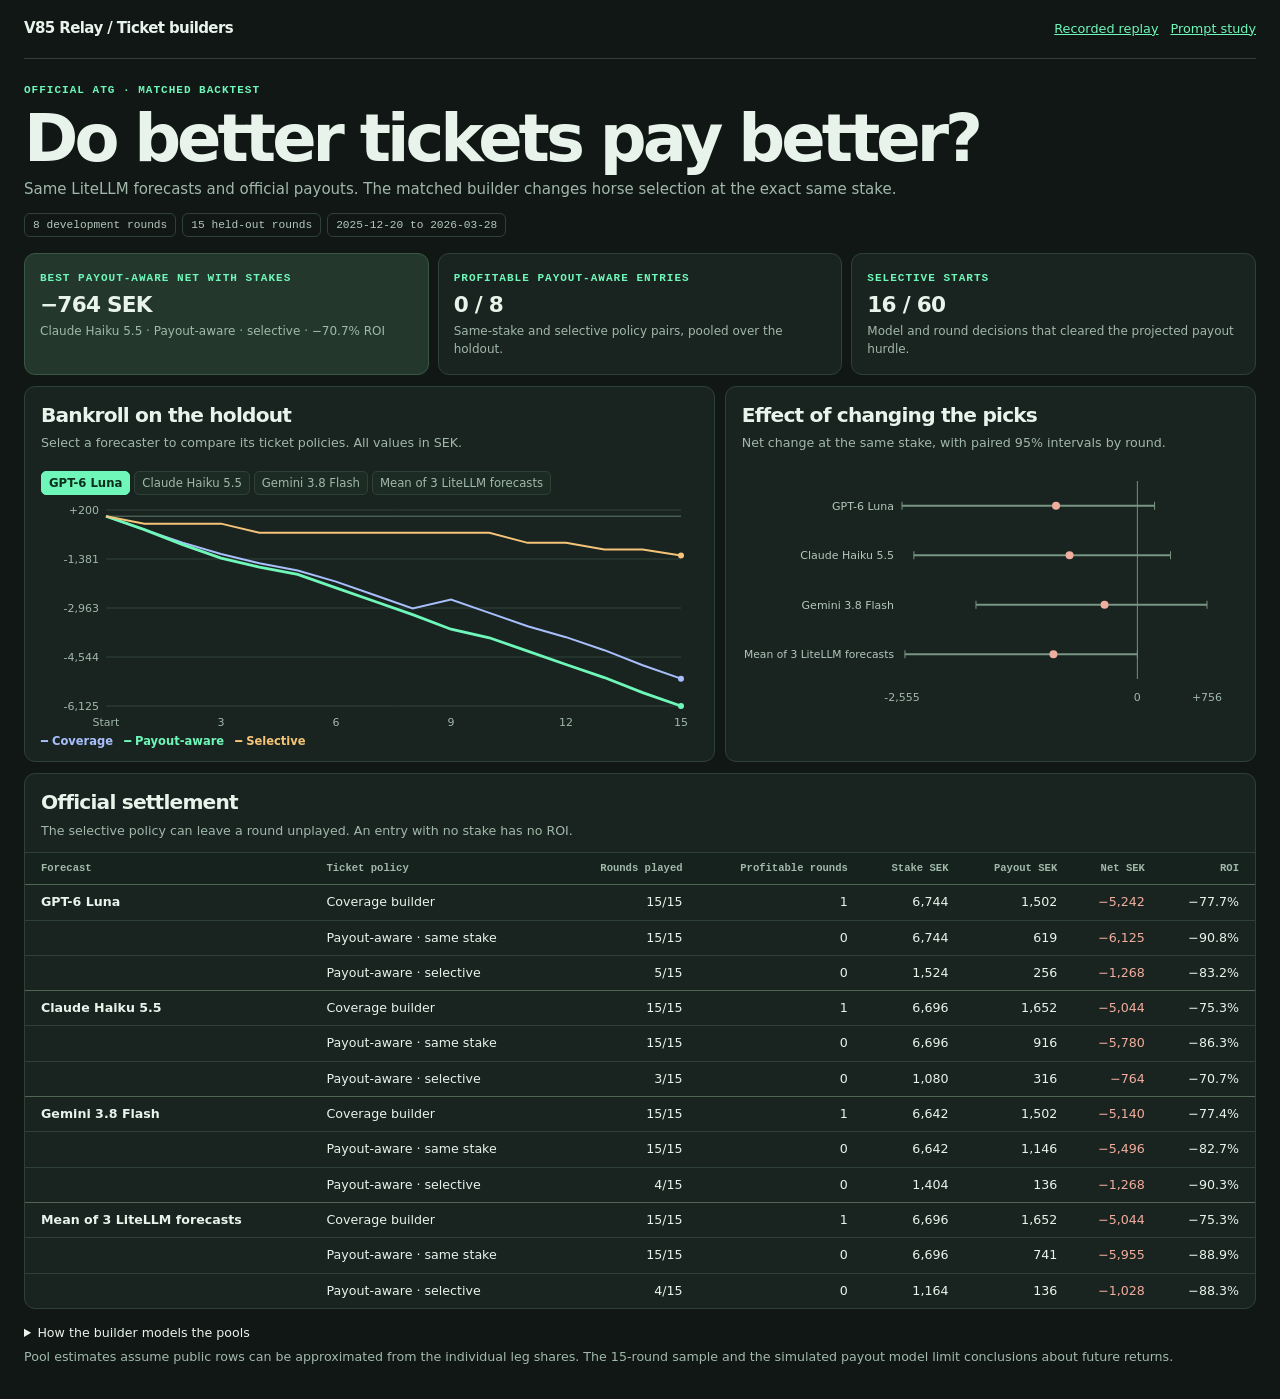
==== payout-builder.html @ e0ca82f9 "Publish the matched payout-aware ticket backtest" ====
<!doctype html>
<html lang="en">
<head>
<meta charset="utf-8"><meta name="viewport" content="width=device-width,initial-scale=1">
<title>V85 Relay · Payout-aware ticket study</title>
<style>
:root{color-scheme:dark;--bg:#101715;--panel:#19231f;--line:#2f4137;--text:#e7f3eb;--dim:#a1b8ab;--green:#6ff7ba;--blue:#a8bffd;--gold:#f5c479;--loss:#f1ad9d;--mono:"IBM Plex Mono",ui-monospace,monospace}
*{box-sizing:border-box}body{margin:0;background:var(--bg);color:var(--text);font:15px/1.45 "Geist",system-ui,sans-serif}.page{width:min(1260px,calc(100% - 48px));margin:auto}
header.page{display:flex;justify-content:space-between;align-items:center;gap:10px;padding:18px 0;border-bottom:1px solid var(--line)}header strong{letter-spacing:-.04em}a{color:var(--green)}nav{display:flex;gap:12px;flex-wrap:wrap;font-size:.8rem}
h1{font-size:clamp(2.45rem,5.12vw,4.15rem);letter-spacing:-.061em;line-height:1.04;margin:8px 0 7px}h2{font-size:1.26rem;letter-spacing:-.04em;margin:0}p{margin:4px 0;color:var(--dim)}
.hero{padding:25px 0 16px}.kicker,.small{font:600 .69rem var(--mono);letter-spacing:.09em;color:var(--green);text-transform:uppercase}
.tags{display:flex;gap:6px;flex-wrap:wrap;margin-top:12px}.tag{border:1px solid var(--line);padding:5px 8px;border-radius:6px;font:500 .7rem var(--mono);color:#b3c8bc}
.cards{display:grid;grid-template-columns:repeat(3,minmax(0,1fr));gap:9px}.card,.panel{min-width:0;border:1px solid var(--line);background:var(--panel);border-radius:11px;overflow:hidden}.card{padding:12px 15px}.card strong{display:block;font-size:1.35rem;line-height:1.2;margin:5px 0;letter-spacing:-.034em}.card p{font-size:.75rem}.card.feature{background:#23372c;border-color:#3a5746}
.grid{display:grid;grid-template-columns:minmax(0,1.3fr) minmax(0,1fr);gap:10px;margin:11px 0}.panel header{padding:14px 16px 8px}.panel header p{font-size:.79rem}.pad{padding:6px 16px 12px}.selectors{display:flex;gap:4px;flex-wrap:wrap}.selectors button{padding:4px 7px;cursor:pointer;border:1px solid var(--line);border-radius:5px;background:#1c2c24;color:var(--dim);font:500 .73rem system-ui}.selectors button[aria-pressed=true]{color:#0a2f1d;background:var(--green);border-color:var(--green);font-weight:700}.selectors button:focus-visible{outline:2px solid var(--green);outline-offset:2px}
canvas{width:100%;height:238px;display:block}.legend{font-size:.72rem;display:flex;gap:11px;flex-wrap:wrap;color:var(--dim)}.coverage{color:var(--blue)}.payout{color:var(--green)}.gated{color:var(--gold)}
.scroll{overflow:auto}.score{border-collapse:collapse;width:100%;white-space:nowrap;font-variant-numeric:tabular-nums}.score th,.score td{border-top:1px solid var(--line);padding:8px 11px;text-align:right;font-size:.79rem}.score th{color:var(--dim);background:#16221d;font-family:var(--mono);font-size:.66rem}.score th:last-child,.score td:last-child{padding-right:16px}.score :is(td,th):first-child{padding-left:16px;text-align:left}.score :is(td,th):nth-child(2){text-align:left}.score tr.marker td{border-top-color:#506556}.gain{color:var(--green)}.loss{color:var(--loss)}
.notes{font-size:.79rem;margin:15px 0 30px}.notes p{margin:6px 0}.notes summary{cursor:pointer;color:var(--text)}
@media(max-width:850px){.page{width:calc(100% - 26px)}.grid{grid-template-columns:1fr}.cards{grid-template-columns:1fr}.card strong{font-size:1.16rem}.card{padding:8px 12px}}
</style>
</head>
<body>






































<header class="page"><strong>V85 Relay / Ticket builders</strong><nav id="web-nav" hidden><a href="./">Recorded replay</a><a href="prompt-study.html">Prompt study</a></nav></header>
<main class="page">
<div class="hero">
<div class="kicker">Official ATG · Matched backtest</div>
<h1>Do better tickets pay better?</h1>
<p>Same LiteLLM forecasts and official payouts. The matched builder changes horse selection at the exact same stake.</p>
<div class="tags"><span class="tag">8 development rounds</span><span class="tag">15 held-out rounds</span><span class="tag">2025-12-20 to 2026-03-28</span></div>
</div>
<div class="cards">
<div class="card feature"><span class="small">Best payout-aware net with stakes</span><strong>−764 SEK</strong><p>Claude Haiku 5.5 · Payout-aware · selective · −70.7% ROI</p></div>
<div class="card"><span class="small">Profitable payout-aware entries</span><strong>0 / 8</strong><p>Same-stake and selective policy pairs, pooled over the holdout.</p></div>
<div class="card"><span class="small">Selective starts</span><strong>16 / 60</strong><p>Model and round decisions that cleared the projected payout hurdle.</p></div>
</div>
<div class="grid">
<section class="panel"><header><h2>Bankroll on the holdout</h2><p>Select a forecaster to compare its ticket policies. All values in SEK.</p></header><div class="pad">
<div id="selectors" class="selectors"></div><canvas id="curve" role="img" aria-label="Net SEK after each held-out round"></canvas><div id="legend" class="legend"></div>
</div></section>
<section class="panel"><header><h2>Effect of changing the picks</h2><p>Net change at the same stake, with paired 95% intervals by round.</p></header><div class="pad">
<canvas id="effect" role="img" aria-label="Payout-aware minus coverage net SEK at the same stake"></canvas>
</div></section>
</div>
<section class="panel"><header><h2>Official settlement</h2><p>The selective policy can leave a round unplayed. An entry with no stake has no ROI.</p></header>
<div class="scroll"><table class="score"><thead><tr><th>Forecast</th><th>Ticket policy</th><th>Rounds played</th><th>Profitable rounds</th><th>Stake SEK</th><th>Payout SEK</th><th>Net SEK</th><th>ROI</th></tr></thead><tbody>
<tr class="marker">
<td><b>GPT-6 Luna</b></td><td>Coverage builder</td><td>15/15</td><td>1</td><td>6,744</td><td>1,502</td>
<td class="loss">−5,242</td><td>−77.7%</td>
</tr><tr>
<td></td><td>Payout-aware · same stake</td><td>15/15</td><td>0</td><td>6,744</td><td>619</td>
<td class="loss">−6,125</td><td>−90.8%</td>
</tr><tr>
<td></td><td>Payout-aware · selective</td><td>5/15</td><td>0</td><td>1,524</td><td>256</td>
<td class="loss">−1,268</td><td>−83.2%</td>
</tr><tr class="marker">
<td><b>Claude Haiku 5.5</b></td><td>Coverage builder</td><td>15/15</td><td>1</td><td>6,696</td><td>1,652</td>
<td class="loss">−5,044</td><td>−75.3%</td>
</tr><tr>
<td></td><td>Payout-aware · same stake</td><td>15/15</td><td>0</td><td>6,696</td><td>916</td>
<td class="loss">−5,780</td><td>−86.3%</td>
</tr><tr>
<td></td><td>Payout-aware · selective</td><td>3/15</td><td>0</td><td>1,080</td><td>316</td>
<td class="loss">−764</td><td>−70.7%</td>
</tr><tr class="marker">
<td><b>Gemini 3.8 Flash</b></td><td>Coverage builder</td><td>15/15</td><td>1</td><td>6,642</td><td>1,502</td>
<td class="loss">−5,140</td><td>−77.4%</td>
</tr><tr>
<td></td><td>Payout-aware · same stake</td><td>15/15</td><td>0</td><td>6,642</td><td>1,146</td>
<td class="loss">−5,496</td><td>−82.7%</td>
</tr><tr>
<td></td><td>Payout-aware · selective</td><td>4/15</td><td>0</td><td>1,404</td><td>136</td>
<td class="loss">−1,268</td><td>−90.3%</td>
</tr><tr class="marker">
<td><b>Mean of 3 LiteLLM forecasts</b></td><td>Coverage builder</td><td>15/15</td><td>1</td><td>6,696</td><td>1,652</td>
<td class="loss">−5,044</td><td>−75.3%</td>
</tr><tr>
<td></td><td>Payout-aware · same stake</td><td>15/15</td><td>0</td><td>6,696</td><td>741</td>
<td class="loss">−5,955</td><td>−88.9%</td>
</tr><tr>
<td></td><td>Payout-aware · selective</td><td>4/15</td><td>0</td><td>1,164</td><td>136</td>
<td class="loss">−1,028</td><td>−88.3%</td>
</tr>
</tbody></table></div></section>
<div class="notes">
<details><summary>How the builder models the pools</summary>
<p>The coverage builder adds picks to maximize the chance of covering all eight winners. The payout-aware builder simulates winners from the same forecasts and estimates how many public rows would share each of the four prize tiers. It swaps selections to improve estimated cash return within each ticket’s original leg widths. The selective policy also tries smaller systems and only plays when a separate simulation projects at least a 5% margin.</p>
<p>The opponent estimates, turnover model and payout cap were frozen from 2025-10-25 through 2025-12-13. The simulated payouts use a conservative cap to limit sensitivity to very rare outcomes. Every played ticket is scored using the historical dividends ATG actually posted, across five through eight correct.</p>
<p>Three LiteLLM routes forecast from anonymized form fields and final V85 shares. Later individual leg win odds were omitted. When a forecast could not be validated, both builders used the same public shares for that entry. The ensemble averages the three distributions. The archive does not provide a time series of prices and scratchings before V85 closed.</p>
</details>
<p>Pool estimates assume public rows can be approximated from the individual leg shares. The 15-round sample and the simulated payout model limit conclusions about future returns.</p>
</div>
</main>
<script id="data" type="application/json">[{"fallback_rounds": 0, "label": "GPT-6 Luna", "name": "gpt6_luna", "policies": {"coverage": {"bankroll": [0, -432.0, -852.0, -1221.0, -1517.0, -1751.0, -2111.0, -2543.0, -2975.0, -2688.0, -3120.0, -3552.0, -3904.0, -4324.0, -4810.0, -5242.0], "delta_95": [0.0, 0.0], "delta_sek": 0.0, "net_95": [-6281.0, -3675.0], "net_sek": -5242.0, "payout_sek": 1502.0, "played": 15, "positive_rounds": 1, "roi": -0.7772835112692764, "roi_95": [-0.9392477550184856, -0.5380910683012259], "stake_sek": 6744.0, "top_payout_sek": 773.0}, "gated": {"bankroll": [0, -240.0, -240.0, -240.0, -536.0, -536.0, -536.0, -536.0, -536.0, -536.0, -536.0, -860.0, -860.0, -1076.0, -1076.0, -1268.0], "delta_95": [2359.95, 5362.024999999998], "delta_sek": 3974.0, "net_95": [-2236.0, -408.0], "net_sek": -1268.0, "payout_sek": 256.0, "played": 5, "positive_rounds": 0, "roi": -0.8320209973753281, "roi_95": [-1.0, -0.6797385620915033], "stake_sek": 1524.0, "top_payout_sek": 136.0}, "payout": {"bankroll": [0, -432.0, -918.0, -1350.0, -1646.0, -1880.0, -2312.0, -2744.0, -3176.0, -3647.0, -3923.0, -4355.0, -4787.0, -5207.0, -5693.0, -6125.0], "delta_95": [-2555.0, 187.0], "delta_sek": -883.0, "net_95": [-6641.025, -5525.950000000004], "net_sek": -6125.0, "payout_sek": 619.0, "played": 15, "positive_rounds": 0, "roi": -0.908214709371293, "roi_95": [-0.9820466786355476, -0.8162771867575128], "stake_sek": 6744.0, "top_payout_sek": 252.0}}}, {"fallback_rounds": 0, "label": "Claude Haiku 5.5", "name": "claude_haiku", "policies": {"coverage": {"bankroll": [0, -432.0, -852.0, -1221.0, -1517.0, -1877.0, -2237.0, -2669.0, -2825.0, -2538.0, -2970.0, -3402.0, -3754.0, -4126.0, -4612.0, -5044.0], "delta_95": [0.0, 0.0], "delta_sek": 0.0, "net_95": [-6134.0, -3480.975000000002], "net_sek": -5044.0, "payout_sek": 1652.0, "played": 15, "positive_rounds": 1, "roi": -0.7532855436081243, "roi_95": [-0.9192065363221498, -0.513225379757638], "stake_sek": 6696.0, "top_payout_sek": 773.0}, "gated": {"bankroll": [0, -252.0, -252.0, -252.0, -548.0, -548.0, -548.0, -548.0, -548.0, -548.0, -548.0, -764.0, -764.0, -764.0, -764.0, -764.0], "delta_95": [2635.0, 5622.0], "delta_sek": 4280.0, "net_95": [-1616.0, 0.0], "net_sek": -764.0, "payout_sek": 316.0, "played": 3, "positive_rounds": 0, "roi": -0.7074074074074074, "roi_95": [-1.0, -0.5833333333333334], "stake_sek": 1080.0, "top_payout_sek": 180.0}, "payout": {"bankroll": [0, -252.0, -738.0, -1107.0, -1403.0, -1763.0, -2195.0, -2627.0, -2783.0, -3254.0, -3686.0, -4118.0, -4490.0, -4862.0, -5348.0, -5780.0], "delta_95": [-2426.0, 360.0], "delta_sek": -736.0, "net_95": [-6411.0, -5072.0], "net_sek": -5780.0, "payout_sek": 916.0, "played": 15, "positive_rounds": 0, "roi": -0.8632019115890084, "roi_95": [-0.948, -0.7641857996944592], "stake_sek": 6696.0, "top_payout_sek": 276.0}}}, {"fallback_rounds": 0, "label": "Gemini 3.8 Flash", "name": "gemini", "policies": {"coverage": {"bankroll": [0, -432.0, -852.0, -1221.0, -1517.0, -1751.0, -2111.0, -2543.0, -2975.0, -2688.0, -3120.0, -3552.0, -3904.0, -4276.0, -4708.0, -5140.0], "delta_95": [0.0, 0.0], "delta_sek": 0.0, "net_95": [-6140.0, -3597.0], "net_sek": -5140.0, "payout_sek": 1502.0, "played": 15, "positive_rounds": 1, "roi": -0.7738632941884974, "roi_95": [-0.9380692167577414, -0.5331822751322755], "stake_sek": 6642.0, "top_payout_sek": 773.0}, "gated": {"bankroll": [0, -432.0, -432.0, -432.0, -728.0, -728.0, -728.0, -728.0, -728.0, -728.0, -728.0, -836.0, -836.0, -836.0, -836.0, -1268.0], "delta_95": [2141.975, 5380.0], "delta_sek": 3872.0, "net_95": [-2564.0, -216.0], "net_sek": -1268.0, "payout_sek": 136.0, "played": 4, "positive_rounds": 0, "roi": -0.9031339031339032, "roi_95": [-1.0, -0.6851851851851852], "stake_sek": 1404.0, "top_payout_sek": 136.0}, "payout": {"bankroll": [0, -432.0, -852.0, -1221.0, -1517.0, -1751.0, -2183.0, -2615.0, -2771.0, -3044.0, -3476.0, -3908.0, -4260.0, -4632.0, -5064.0, -5496.0], "delta_95": [-1752.0, 756.0], "delta_sek": -356.0, "net_95": [-6099.025, -4807.0], "net_sek": -5496.0, "payout_sek": 1146.0, "played": 15, "positive_rounds": 0, "roi": -0.8274616079494128, "roi_95": [-0.928374655647383, -0.7165010538994279], "stake_sek": 6642.0, "top_payout_sek": 276.0}}}, {"fallback_rounds": 0, "label": "Mean of 3 LiteLLM forecasts", "name": "mean", "policies": {"coverage": {"bankroll": [0, -432.0, -852.0, -1221.0, -1517.0, -1877.0, -2237.0, -2669.0, -2825.0, -2538.0, -2970.0, -3402.0, -3754.0, -4126.0, -4612.0, -5044.0], "delta_95": [0.0, 0.0], "delta_sek": 0.0, "net_95": [-6134.0, -3480.975000000002], "net_sek": -5044.0, "payout_sek": 1652.0, "played": 15, "positive_rounds": 1, "roi": -0.7532855436081243, "roi_95": [-0.9192065363221498, -0.513225379757638], "stake_sek": 6696.0, "top_payout_sek": 773.0}, "gated": {"bankroll": [0, -432.0, -432.0, -432.0, -728.0, -728.0, -728.0, -728.0, -728.0, -728.0, -728.0, -836.0, -836.0, -836.0, -836.0, -1028.0], "delta_95": [2327.0, 5449.0], "delta_sek": 4016.0, "net_95": [-2108.0, -192.0], "net_sek": -1028.0, "payout_sek": 136.0, "played": 4, "positive_rounds": 0, "roi": -0.8831615120274914, "roi_95": [-1.0, -0.6851851851851852], "stake_sek": 1164.0, "top_payout_sek": 136.0}, "payout": {"bankroll": [0, -432.0, -918.0, -1287.0, -1583.0, -1943.0, -2375.0, -2807.0, -2963.0, -3449.0, -3881.0, -4313.0, -4665.0, -5037.0, -5523.0, -5955.0], "delta_95": [-2523.0, 0.0], "delta_sek": -911.0, "net_95": [-6533.025, -5264.0], "net_sek": -5955.0, "payout_sek": 741.0, "played": 15, "positive_rounds": 0, "roi": -0.889336917562724, "roi_95": [-0.9674092140921409, -0.7924750146972369], "stake_sek": 6696.0, "top_payout_sek": 276.0}}}]</script>
<script>
'use strict';
const items=JSON.parse(document.getElementById('data').textContent);
const $=id=>document.getElementById(id);
if(location.pathname.includes('/atg-sam/'))$('web-nav').hidden=false;
const series=[['coverage','Coverage','#a8bffd'],['payout','Payout-aware','#6ff7ba'],['gated','Selective','#f5c479']];
const money=new Intl.NumberFormat('en',{maximumFractionDigits:0,signDisplay:'exceptZero'});
let active=0;
function useCanvas(id,draw){
 const cn=$(id), w=cn.clientWidth, h=cn.clientHeight, ratio=devicePixelRatio||1;
 cn.width=w*ratio;cn.height=h*ratio;
 const c=cn.getContext('2d');c.scale(ratio,ratio);c.font='11px system-ui';draw(c,w,h);
}
function line(c,x,y,x2,y2,color,width=1){c.beginPath();c.strokeStyle=color;c.lineWidth=width;c.moveTo(x,y);c.lineTo(x2,y2);c.stroke();}
function curve(){
 useCanvas('curve',(c,w,h)=>{
  const row=items[active].policies;
  const shown=series.filter(([key])=>row[key].played);
  const values=[0,...shown.flatMap(([key])=>row[key].bankroll)], low=Math.min(-200,...values),high=Math.max(200,...values);
  const left=65,right=w-17,top=15,bottom=h-27,total=row.coverage.bankroll.length-1;
  const x=i=>left+i/total*(right-left), y=v=>bottom-(v-low)/(high-low)*(bottom-top);
  c.fillStyle='#a1b8ab';c.textAlign='right';
  for(let j=0;j<=4;j++){const v=low+j*(high-low)/4;line(c,left,y(v),right,y(v),'#31453a');c.fillText(money.format(v),left-7,y(v)+4);}
  line(c,left,y(0),right,y(0),'#627c6c');
  c.textAlign='center';
  for(let i=0;i<=total;i++)if(i%3===0||i===total)c.fillText(i?i:'Start',x(i),h-7);
  for(const [key,,color] of shown){
   c.strokeStyle=color;c.lineWidth=key==='payout'?2.8:2;c.beginPath();
   row[key].bankroll.forEach((v,i)=>i?c.lineTo(x(i),y(v)):c.moveTo(x(i),y(v)));c.stroke();
   c.fillStyle=color;c.beginPath();c.arc(x(total),y(row[key].bankroll.at(-1)),3,0,Math.PI*2);c.fill();
  }
  $('legend').replaceChildren(...series.map(([key,name])=>{
   const text=document.createElement('b');text.className=key;
   text.textContent=row[key].played?'━ '+name:name+' · no plays';
   return text;
  }));
 });
}
function effect(){
 useCanvas('effect',(c,w,h)=>{
  const edges=items.flatMap(r=>r.policies.payout.delta_95);
  const min=Math.min(-1,...edges),max=Math.max(1,...edges);
  const left=Math.min(160,w*.41),right=w-32,top=10,bottom=h-30,x=v=>left+(v-min)/(max-min)*(right-left);
  line(c,x(0),top,x(0),bottom,'#77907e');
  items.forEach((r,i)=>{
   const y=top+(i+.5)*(bottom-top)/items.length;
   const {delta_sek:v,delta_95:[a,b]}=r.policies.payout;
   c.fillStyle='#b3c8bc';c.textAlign='right';c.fillText(r.label,left-8,y+4,left-10);
   line(c,x(a),y,x(b),y,'#779683',2);line(c,x(a),y-4,x(a),y+4,'#779683');line(c,x(b),y-4,x(b),y+4,'#779683');
   c.fillStyle=v<0?'#f1ad9d':'#6ff7ba';c.beginPath();c.arc(x(v),y,4,0,Math.PI*2);c.fill();
  });
  c.fillStyle='#a1b8ab';c.textAlign='center';
  for(const v of [min,0,max])if(v===0||Math.abs(x(v)-x(0))>29)c.fillText(money.format(v),x(v),h-8);
 });
}
items.forEach((r,i)=>{
 const button=document.createElement('button');
 button.type='button';button.textContent=r.label;button.setAttribute('aria-pressed',String(i===active));
 button.onclick=()=>{active=i;Array.from($('selectors').children).forEach((b,j)=>b.setAttribute('aria-pressed',String(j===i)));curve();};
 $('selectors').append(button);
});
new ResizeObserver(curve).observe($('curve'));new ResizeObserver(effect).observe($('effect'));
</script>
</body>
</html>
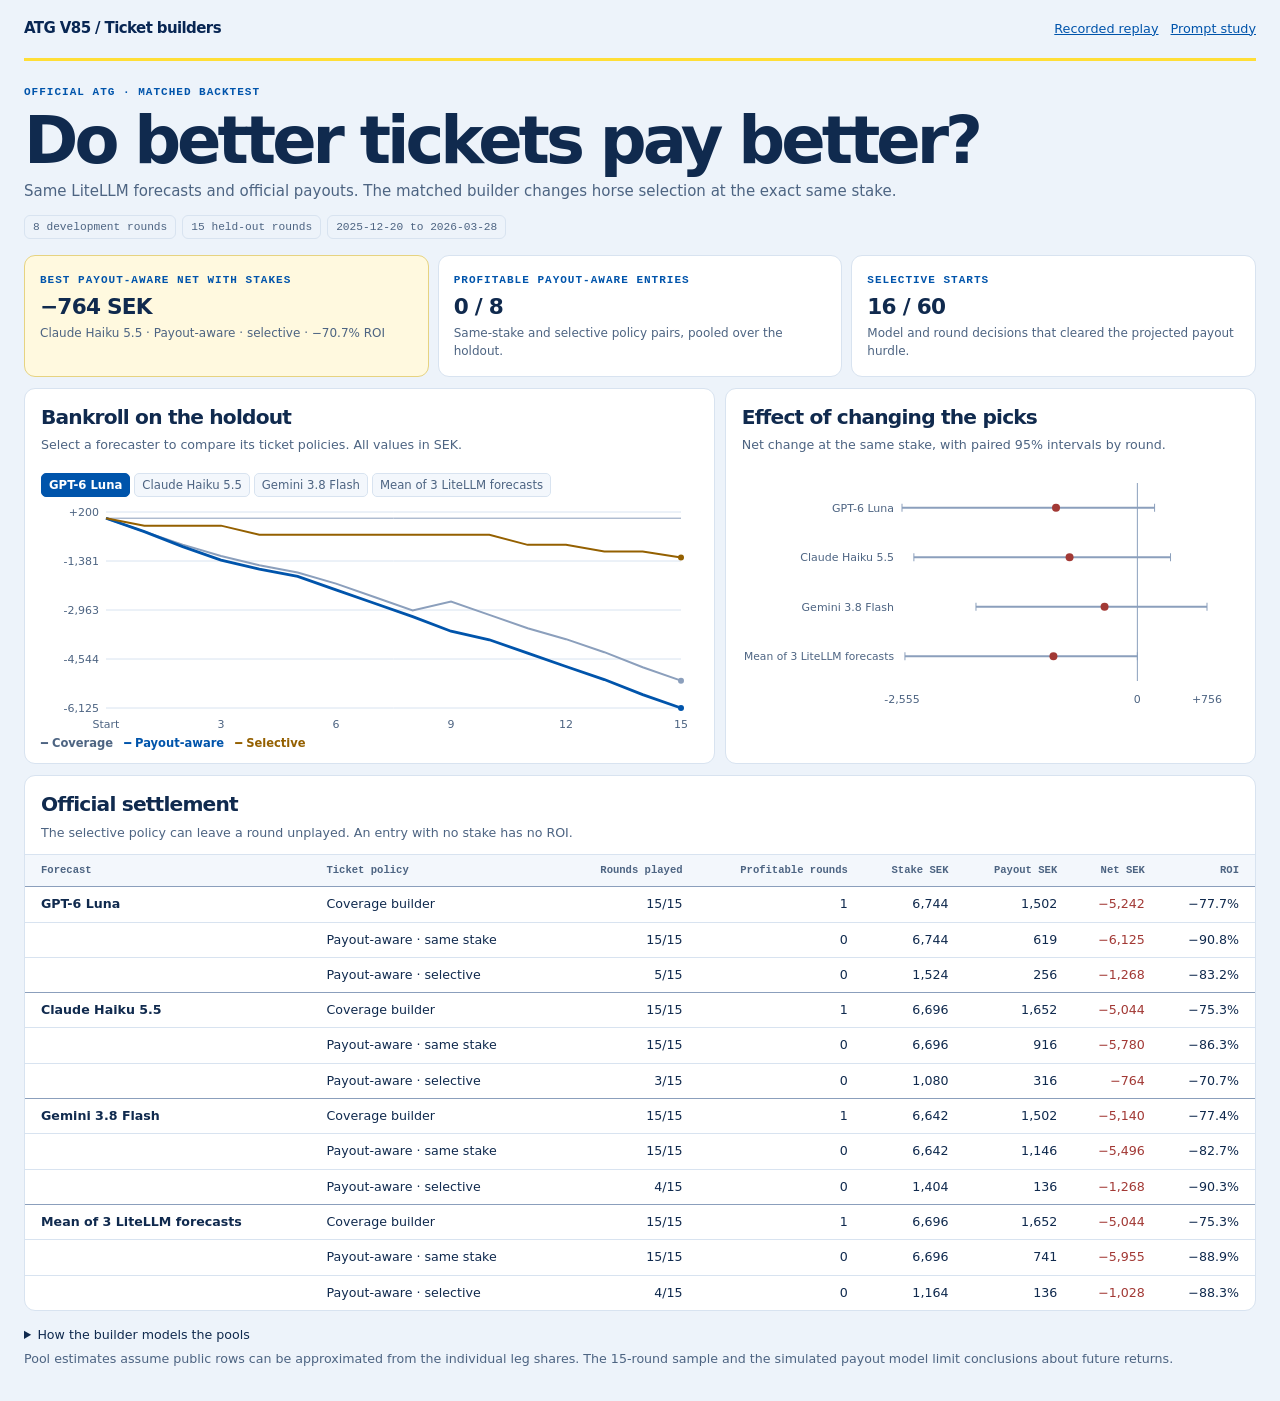
==== commit f678da2a: "Simplify the replay with an ATG-inspired theme" ====
--- a/payout-builder.html
+++ b/payout-builder.html
@@ -2,20 +2,22 @@
 <html lang="en">
 <head>
 <meta charset="utf-8"><meta name="viewport" content="width=device-width,initial-scale=1">
-<title>V85 Relay · Payout-aware ticket study</title>
+<title>ATG V85 · Payout-aware ticket study</title>
+<link rel="stylesheet" href="theme.css?v=4">
 <style>
-:root{color-scheme:dark;--bg:#101715;--panel:#19231f;--line:#2f4137;--text:#e7f3eb;--dim:#a1b8ab;--green:#6ff7ba;--blue:#a8bffd;--gold:#f5c479;--loss:#f1ad9d;--mono:"IBM Plex Mono",ui-monospace,monospace}
-*{box-sizing:border-box}body{margin:0;background:var(--bg);color:var(--text);font:15px/1.45 "Geist",system-ui,sans-serif}.page{width:min(1260px,calc(100% - 48px));margin:auto}
-header.page{display:flex;justify-content:space-between;align-items:center;gap:10px;padding:18px 0;border-bottom:1px solid var(--line)}header strong{letter-spacing:-.04em}a{color:var(--green)}nav{display:flex;gap:12px;flex-wrap:wrap;font-size:.8rem}
-h1{font-size:clamp(2.45rem,5.12vw,4.15rem);letter-spacing:-.061em;line-height:1.04;margin:8px 0 7px}h2{font-size:1.26rem;letter-spacing:-.04em;margin:0}p{margin:4px 0;color:var(--dim)}
-.hero{padding:25px 0 16px}.kicker,.small{font:600 .69rem var(--mono);letter-spacing:.09em;color:var(--green);text-transform:uppercase}
-.tags{display:flex;gap:6px;flex-wrap:wrap;margin-top:12px}.tag{border:1px solid var(--line);padding:5px 8px;border-radius:6px;font:500 .7rem var(--mono);color:#b3c8bc}
-.cards{display:grid;grid-template-columns:repeat(3,minmax(0,1fr));gap:9px}.card,.panel{min-width:0;border:1px solid var(--line);background:var(--panel);border-radius:11px;overflow:hidden}.card{padding:12px 15px}.card strong{display:block;font-size:1.35rem;line-height:1.2;margin:5px 0;letter-spacing:-.034em}.card p{font-size:.75rem}.card.feature{background:#23372c;border-color:#3a5746}
-.grid{display:grid;grid-template-columns:minmax(0,1.3fr) minmax(0,1fr);gap:10px;margin:11px 0}.panel header{padding:14px 16px 8px}.panel header p{font-size:.79rem}.pad{padding:6px 16px 12px}.selectors{display:flex;gap:4px;flex-wrap:wrap}.selectors button{padding:4px 7px;cursor:pointer;border:1px solid var(--line);border-radius:5px;background:#1c2c24;color:var(--dim);font:500 .73rem system-ui}.selectors button[aria-pressed=true]{color:#0a2f1d;background:var(--green);border-color:var(--green);font-weight:700}.selectors button:focus-visible{outline:2px solid var(--green);outline-offset:2px}
-canvas{width:100%;height:238px;display:block}.legend{font-size:.72rem;display:flex;gap:11px;flex-wrap:wrap;color:var(--dim)}.coverage{color:var(--blue)}.payout{color:var(--green)}.gated{color:var(--gold)}
-.scroll{overflow:auto}.score{border-collapse:collapse;width:100%;white-space:nowrap;font-variant-numeric:tabular-nums}.score th,.score td{border-top:1px solid var(--line);padding:8px 11px;text-align:right;font-size:.79rem}.score th{color:var(--dim);background:#16221d;font-family:var(--mono);font-size:.66rem}.score th:last-child,.score td:last-child{padding-right:16px}.score :is(td,th):first-child{padding-left:16px;text-align:left}.score :is(td,th):nth-child(2){text-align:left}.score tr.marker td{border-top-color:#506556}.gain{color:var(--green)}.loss{color:var(--loss)}
+*{box-sizing:border-box}body{margin:0;background:var(--bg);color:var(--text);font:15px/1.45 var(--font)}.page{width:min(1260px,calc(100% - 48px));margin:auto}
+header.page{display:flex;justify-content:space-between;align-items:center;gap:10px;padding:18px 0;border-bottom:1px solid var(--line)}header strong{letter-spacing:-.04em}a{color:var(--blue)}nav{display:flex;gap:12px;flex-wrap:wrap;font-size:.8rem}
+h1{font-size:clamp(2.45rem,5.12vw,4.15rem);letter-spacing:-.061em;line-height:1.04;margin:8px 0 7px}h2{font-size:1.26rem;letter-spacing:-.04em;margin:0}p{margin:4px 0;color:var(--muted)}
+.hero{padding:25px 0 16px}.kicker,.small{font:600 .69rem var(--mono);letter-spacing:.09em;color:var(--blue);text-transform:uppercase}
+.tags{display:flex;gap:6px;flex-wrap:wrap;margin-top:12px}.tag{border:1px solid var(--line);padding:5px 8px;border-radius:6px;font:500 .7rem var(--mono);color:var(--muted)}
+.cards{display:grid;grid-template-columns:repeat(3,minmax(0,1fr));gap:9px}.card,.panel{min-width:0;border:1px solid var(--line);background:var(--panel);border-radius:11px;overflow:hidden}.card{padding:12px 15px}.card strong{display:block;font-size:1.35rem;line-height:1.2;margin:5px 0;letter-spacing:-.034em}.card p{font-size:.75rem}.card.feature{background:#fff9df;border-color:#e6d381}
+.grid{display:grid;grid-template-columns:minmax(0,1.3fr) minmax(0,1fr);gap:10px;margin:11px 0}.panel header{padding:14px 16px 8px}.panel header p{font-size:.79rem}.pad{padding:6px 16px 12px}.selectors{display:flex;gap:4px;flex-wrap:wrap}.selectors button{padding:4px 7px;cursor:pointer;border:1px solid var(--line);border-radius:5px;background:var(--tint);color:var(--muted);font:500 .73rem system-ui}.selectors button[aria-pressed=true]{color:white;background:var(--blue);border-color:var(--blue);font-weight:700}.selectors button:focus-visible{outline:2px solid var(--blue);outline-offset:2px}
+canvas{width:100%;height:238px;display:block}.legend{font-size:.72rem;display:flex;gap:11px;flex-wrap:wrap;color:var(--muted)}.coverage{color:var(--muted)}.payout{color:var(--blue)}.gated{color:var(--gold)}
+.scroll{overflow:auto}.score{border-collapse:collapse;width:100%;white-space:nowrap;font-variant-numeric:tabular-nums}.score th,.score td{border-top:1px solid var(--line);padding:8px 11px;text-align:right;font-size:.79rem}.score th{color:var(--muted);background:var(--tint);font-family:var(--mono);font-size:.66rem}.score th:last-child,.score td:last-child{padding-right:16px}.score :is(td,th):first-child{padding-left:16px;text-align:left}.score :is(td,th):nth-child(2){text-align:left}.score tr.marker td{border-top-color:var(--axis)}.gain{color:var(--gain)}.loss{color:var(--loss)}
 .notes{font-size:.79rem;margin:15px 0 30px}.notes p{margin:6px 0}.notes summary{cursor:pointer;color:var(--text)}
 @media(max-width:850px){.page{width:calc(100% - 26px)}.grid{grid-template-columns:1fr}.cards{grid-template-columns:1fr}.card strong{font-size:1.16rem}.card{padding:8px 12px}}
+
+header.page{color:var(--navy);border-bottom:3px solid var(--yellow)}
 </style>
 </head>
 <body>
@@ -57,7 +59,7 @@
 
 
 
-<header class="page"><strong>V85 Relay / Ticket builders</strong><nav id="web-nav" hidden><a href="./">Recorded replay</a><a href="prompt-study.html">Prompt study</a></nav></header>
+<header class="page"><strong>ATG V85 / Ticket builders</strong><nav><a href="./">Recorded replay</a><a href="prompt-study.html">Prompt study</a></nav></header>
 <main class="page">
 <div class="hero">
 <div class="kicker">Official ATG · Matched backtest</div>
@@ -132,8 +134,9 @@
 'use strict';
 const items=JSON.parse(document.getElementById('data').textContent);
 const $=id=>document.getElementById(id);
-if(location.pathname.includes('/atg-sam/'))$('web-nav').hidden=false;
-const series=[['coverage','Coverage','#a8bffd'],['payout','Payout-aware','#6ff7ba'],['gated','Selective','#f5c479']];
+const theme = getComputedStyle(document.documentElement);
+const themeColor = name => theme.getPropertyValue('--' + name).trim();
+const series=[['coverage','Coverage',themeColor('axis')],['payout','Payout-aware',themeColor('blue')],['gated','Selective',themeColor('gold')]];
 const money=new Intl.NumberFormat('en',{maximumFractionDigits:0,signDisplay:'exceptZero'});
 let active=0;
 function useCanvas(id,draw){
@@ -149,9 +152,9 @@
   const values=[0,...shown.flatMap(([key])=>row[key].bankroll)], low=Math.min(-200,...values),high=Math.max(200,...values);
   const left=65,right=w-17,top=15,bottom=h-27,total=row.coverage.bankroll.length-1;
   const x=i=>left+i/total*(right-left), y=v=>bottom-(v-low)/(high-low)*(bottom-top);
-  c.fillStyle='#a1b8ab';c.textAlign='right';
-  for(let j=0;j<=4;j++){const v=low+j*(high-low)/4;line(c,left,y(v),right,y(v),'#31453a');c.fillText(money.format(v),left-7,y(v)+4);}
-  line(c,left,y(0),right,y(0),'#627c6c');
+  c.fillStyle=themeColor('muted');c.textAlign='right';
+  for(let j=0;j<=4;j++){const v=low+j*(high-low)/4;line(c,left,y(v),right,y(v),themeColor('line'));c.fillText(money.format(v),left-7,y(v)+4);}
+  line(c,left,y(0),right,y(0),themeColor('axis'));
   c.textAlign='center';
   for(let i=0;i<=total;i++)if(i%3===0||i===total)c.fillText(i?i:'Start',x(i),h-7);
   for(const [key,,color] of shown){
@@ -171,15 +174,15 @@
   const edges=items.flatMap(r=>r.policies.payout.delta_95);
   const min=Math.min(-1,...edges),max=Math.max(1,...edges);
   const left=Math.min(160,w*.41),right=w-32,top=10,bottom=h-30,x=v=>left+(v-min)/(max-min)*(right-left);
-  line(c,x(0),top,x(0),bottom,'#77907e');
+  line(c,x(0),top,x(0),bottom,themeColor('axis'));
   items.forEach((r,i)=>{
    const y=top+(i+.5)*(bottom-top)/items.length;
    const {delta_sek:v,delta_95:[a,b]}=r.policies.payout;
-   c.fillStyle='#b3c8bc';c.textAlign='right';c.fillText(r.label,left-8,y+4,left-10);
-   line(c,x(a),y,x(b),y,'#779683',2);line(c,x(a),y-4,x(a),y+4,'#779683');line(c,x(b),y-4,x(b),y+4,'#779683');
-   c.fillStyle=v<0?'#f1ad9d':'#6ff7ba';c.beginPath();c.arc(x(v),y,4,0,Math.PI*2);c.fill();
+   c.fillStyle=themeColor('muted');c.textAlign='right';c.fillText(r.label,left-8,y+4,left-10);
+   line(c,x(a),y,x(b),y,themeColor('axis'),2);line(c,x(a),y-4,x(a),y+4,themeColor('axis'));line(c,x(b),y-4,x(b),y+4,themeColor('axis'));
+   c.fillStyle=v<0?themeColor('loss'):themeColor('blue');c.beginPath();c.arc(x(v),y,4,0,Math.PI*2);c.fill();
   });
-  c.fillStyle='#a1b8ab';c.textAlign='center';
+  c.fillStyle=themeColor('muted');c.textAlign='center';
   for(const v of [min,0,max])if(v===0||Math.abs(x(v)-x(0))>29)c.fillText(money.format(v),x(v),h-8);
  });
 }
--- a/theme.css
+++ b/theme.css
@@ -0,0 +1,18 @@
+:root {
+  color-scheme: light;
+  --navy: #082653;
+  --blue: #0054ab;
+  --yellow: #ffde36;
+  --gold: #946000;
+  --bg: #edf3fa;
+  --panel: #fff;
+  --tint: #f3f7fc;
+  --line: #d8e3f0;
+  --text: #102a4e;
+  --muted: #4d6482;
+  --axis: #8b9fbc;
+  --gain: #0b6e46;
+  --loss: #a23935;
+  --font: Inter, system-ui, sans-serif;
+  --mono: "IBM Plex Mono", ui-monospace, monospace;
+}
